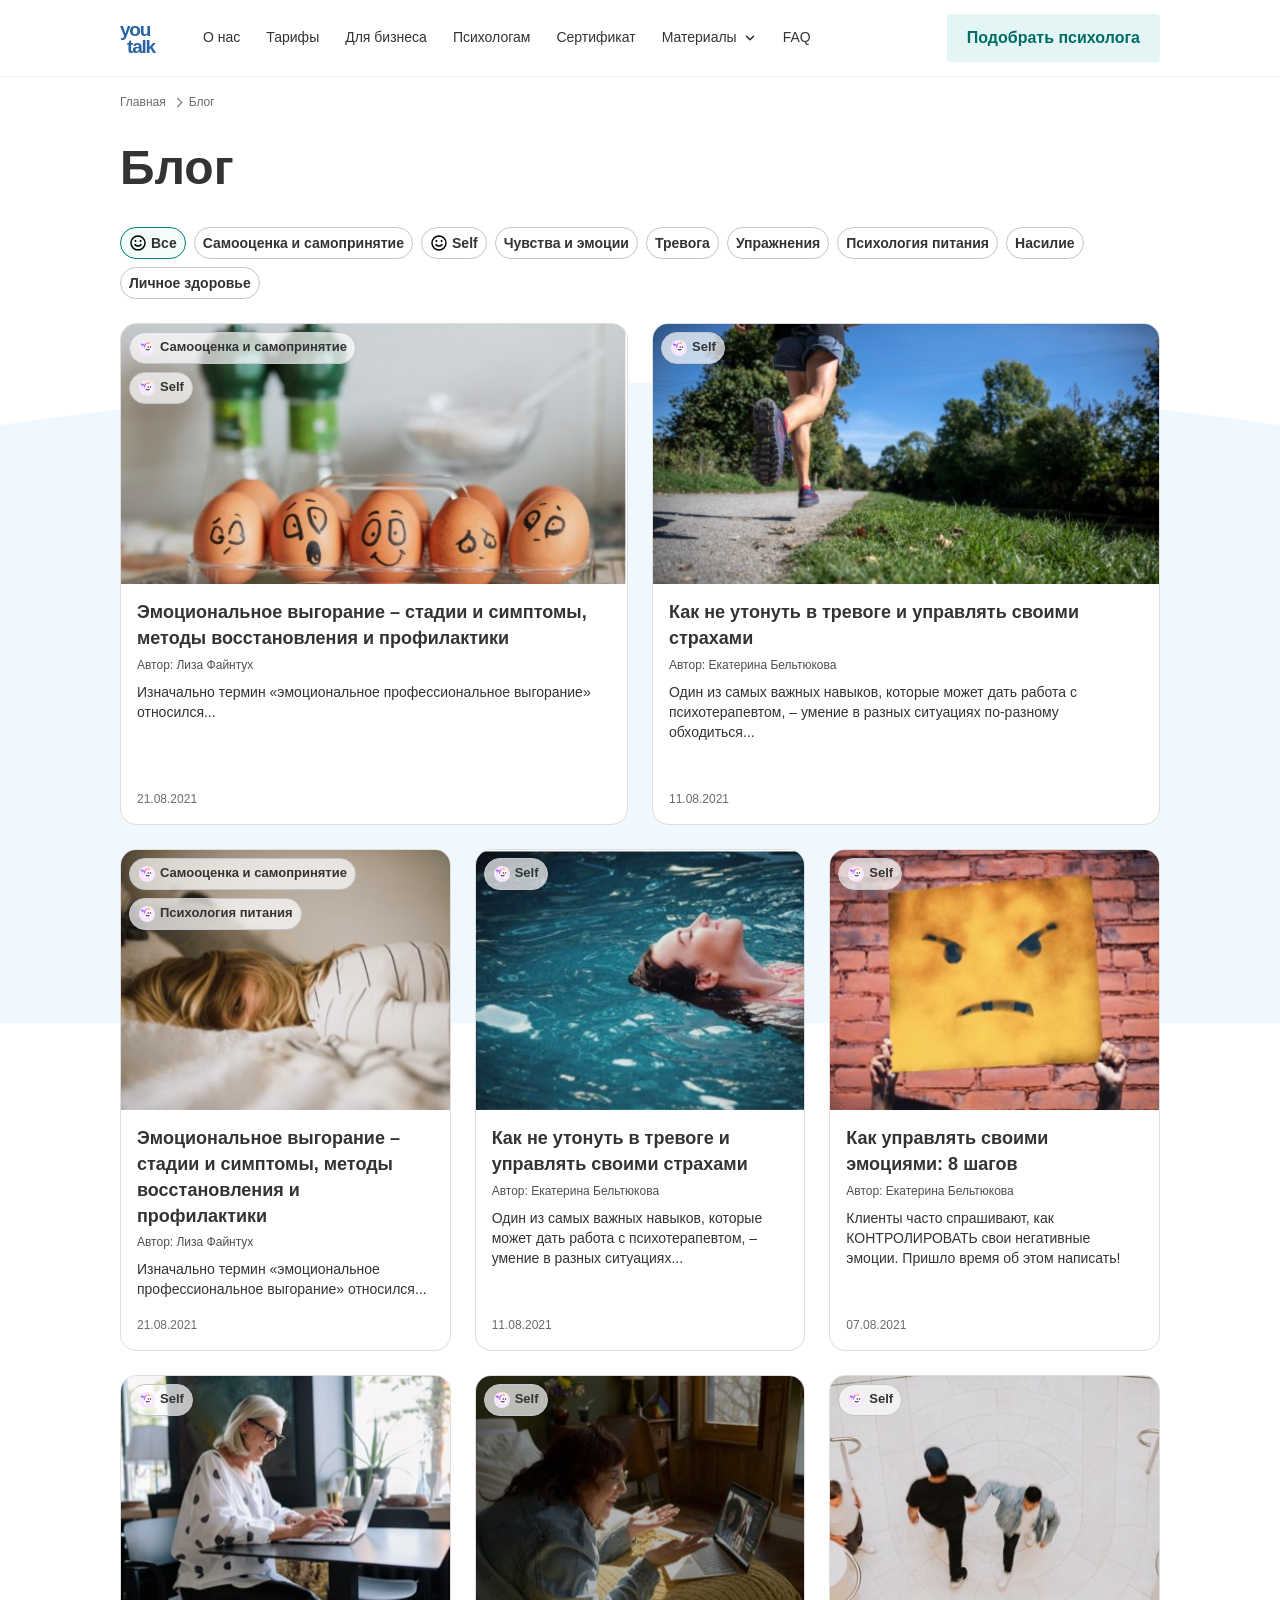
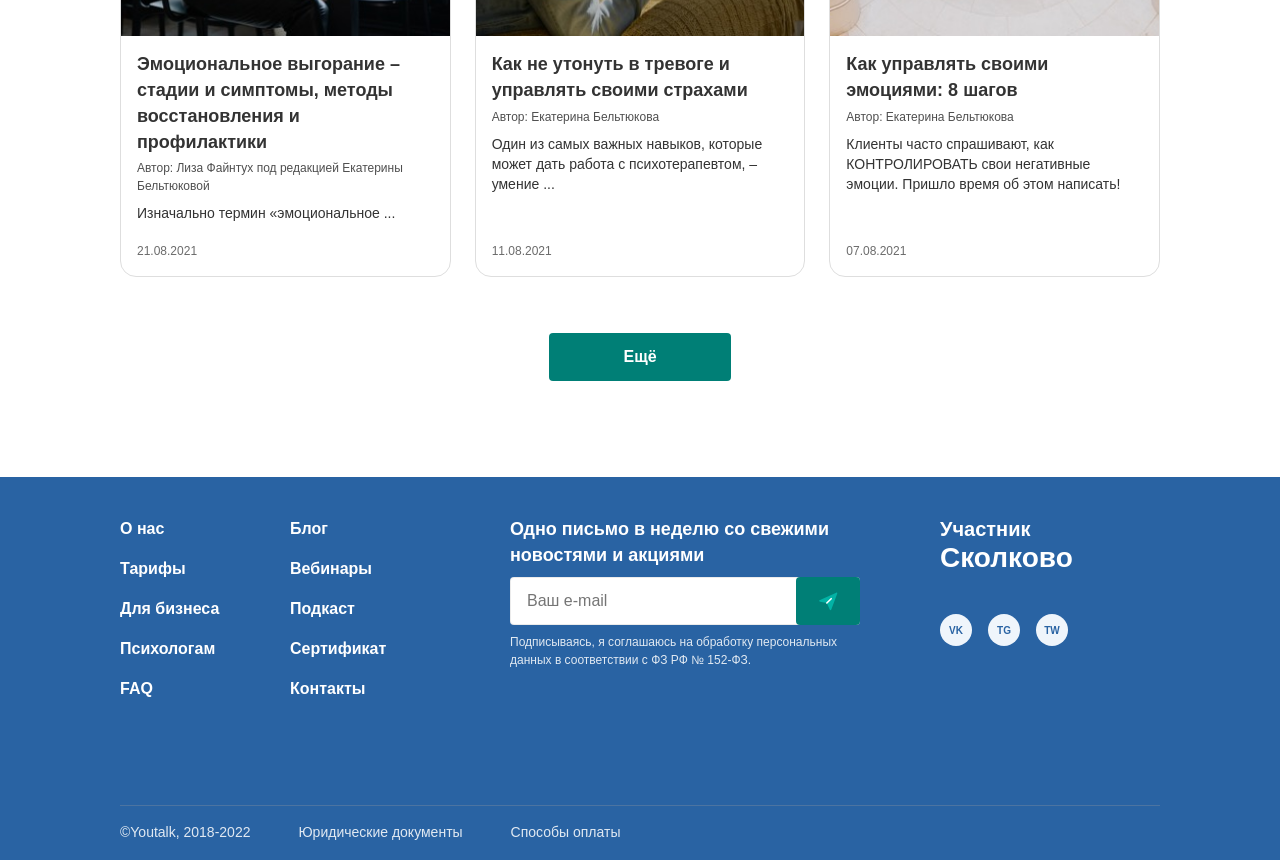
==== index.html @ 6daa62f1 "Add icons and initial article-related files" ====
<!DOCTYPE html>
<html lang="ru">
  <head>
    <meta charset="UTF-8">
    <meta name="viewport" content="width=device-width, initial-scale=1.0">
    <meta name="description" content="Блог YouTalk о психотерапии, самопомощи, отношениях и личных границах.">
    <title>YouTalk Blog</title>
    <link rel="stylesheet" href="css/style.css">
  </head>
  <body>
    <header class="header">
      <div class="header__inner container">
        <a class="header__logo" href="index.html" aria-label="YouTalk, главная страница">
          <img class="header__logo-image" src="assets/icons/logo.svg" alt="YouTalk">
        </a>

        <nav class="nav header__nav" aria-label="Основная навигация">
          <ul class="nav__list">
            <li class="nav__item"><a class="nav__link" href="#">О нас</a></li>
            <li class="nav__item"><a class="nav__link" href="#">Тарифы</a></li>
            <li class="nav__item"><a class="nav__link" href="#">Для бизнеса</a></li>
            <li class="nav__item"><a class="nav__link" href="#">Психологам</a></li>
            <li class="nav__item"><a class="nav__link" href="#">Сертификат</a></li>
            <li class="nav__item nav__item--has-menu">
              <a class="nav__link nav__link--with-icon" href="#">
                Материалы
                <img class="nav__icon" src="assets/icons/chevron-down.svg" alt="" aria-hidden="true">
              </a>
            </li>
            <li class="nav__item"><a class="nav__link" href="#">FAQ</a></li>
          </ul>
        </nav>

        <button class="button button--light header__cta" type="button">Подобрать психолога</button>
        <button class="header__burger" type="button" aria-label="Открыть меню" aria-controls="mobile-menu" aria-expanded="false">
          <img class="header__burger-icon header__burger-icon--open" src="assets/icons/menu.svg" alt="" aria-hidden="true">
          <img class="header__burger-icon header__burger-icon--close" src="assets/icons/close.svg" alt="" aria-hidden="true">
        </button>
      </div>

      <nav class="mobile-menu" id="mobile-menu" aria-label="Мобильная навигация" hidden inert>
        <a class="mobile-menu__link" href="#">О нас</a>
        <a class="mobile-menu__link" href="#">Тарифы</a>
        <a class="mobile-menu__link" href="#">Для бизнеса</a>
        <a class="mobile-menu__link" href="#">Психологам</a>
        <a class="mobile-menu__link" href="#">Сертификат</a>
        <a class="mobile-menu__link" href="#">Материалы</a>
        <a class="mobile-menu__link" href="#">FAQ</a>
        <button class="button button--light mobile-menu__button" type="button">Подобрать психолога</button>
      </nav>
    </header>

    <main class="main">
      <section class="blog container" aria-labelledby="blog-title">
        <nav class="breadcrumbs" aria-label="Хлебные крошки">
          <ol class="breadcrumbs__list">
            <li class="breadcrumbs__item"><a class="breadcrumbs__link" href="#">Главная</a></li>
            <li class="breadcrumbs__item"><span class="breadcrumbs__current" aria-current="page">Блог</span></li>
          </ol>
        </nav>

        <h1 class="blog__title title title--page" id="blog-title">Блог</h1>

        <section class="filters blog__filters" aria-labelledby="filters-title">
          <h2 class="visually-hidden" id="filters-title">Темы статей</h2>
          <ul class="chips blog__chips">
            <li class="chips__item"><button class="chip chip--active" type="button" aria-pressed="true"><img src="assets/icons/smile.svg" alt="" aria-hidden="true">Все</button></li>
            <li class="chips__item"><button class="chip" type="button" aria-pressed="false">Самооценка и самопринятие</button></li>
            <li class="chips__item"><button class="chip" type="button" aria-pressed="false"><img src="assets/icons/smile.svg" alt="" aria-hidden="true">Self</button></li>
            <li class="chips__item"><button class="chip" type="button" aria-pressed="false">Чувства и эмоции</button></li>
            <li class="chips__item"><button class="chip" type="button" aria-pressed="false">Тревога</button></li>
            <li class="chips__item"><button class="chip" type="button" aria-pressed="false">Упражнения</button></li>
            <li class="chips__item"><button class="chip" type="button" aria-pressed="false">Психология питания</button></li>
            <li class="chips__item"><button class="chip" type="button" aria-pressed="false">Насилие</button></li>
            <li class="chips__item"><button class="chip" type="button" aria-pressed="false">Личное здоровье</button></li>
          </ul>
        </section>

        <section class="posts" aria-label="Статьи блога">
          <article class="post-card post-card--wide">
            <a class="post-card__link" href="article.html" aria-label="Перейти к статье Эмоциональное выгорание">
              <div class="post-card__media">
                <img class="post-card__image" src="assets/images/emotions-602.jpg" srcset="assets/images/emotions-384.jpg 384w, assets/images/emotions-602.jpg 602w" sizes="(max-width: 767px) calc(100vw - 40px), (max-width: 1023px) calc((100vw - 64px) / 2), 588px" alt="Яйца с нарисованными эмоциями">
                <span class="post-card__tag">Самооценка и самопринятие</span>
                <span class="post-card__tag post-card__tag--second">Self</span>
              </div>
              <div class="post-card__body">
                <h2 class="post-card__title">Эмоциональное выгорание – стадии и симптомы, методы восстановления и профилактики</h2>
                <p class="post-card__author">Автор: Лиза Файнтух</p>
                <p class="post-card__excerpt">Изначально термин «эмоциональное профессиональное выгорание» относился...</p>
                <time class="post-card__date" datetime="2021-08-21">21.08.2021</time>
              </div>
            </a>
          </article>

          <article class="post-card post-card--wide">
            <a class="post-card__link" href="article.html">
              <div class="post-card__media">
                <img class="post-card__image" src="assets/images/running-598.jpg" srcset="assets/images/running-384.jpg 384w, assets/images/running-598.jpg 598w" sizes="(max-width: 767px) calc(100vw - 40px), (max-width: 1023px) calc((100vw - 64px) / 2), 588px" alt="Бегун на дорожке в парке">
                <span class="post-card__tag">Self</span>
              </div>
              <div class="post-card__body">
                <h2 class="post-card__title">Как не утонуть в тревоге и управлять своими страхами</h2>
                <p class="post-card__author">Автор: Екатерина Бельтюкова</p>
                <p class="post-card__excerpt">Один из самых важных навыков, которые может дать работа с психотерапевтом, – умение в разных ситуациях по-разному обходиться...</p>
                <time class="post-card__date" datetime="2021-08-11">11.08.2021</time>
              </div>
            </a>
          </article>

          <article class="post-card">
            <a class="post-card__link" href="article.html">
              <div class="post-card__media">
                <img class="post-card__image" src="assets/images/burnout-600.jpg" srcset="assets/images/burnout-384.jpg 384w, assets/images/burnout-600.jpg 600w" sizes="(max-width: 767px) calc(100vw - 40px), (max-width: 1023px) calc((100vw - 64px) / 2), 384px" alt="Девушка лежит на кровати">
                <span class="post-card__tag">Самооценка и самопринятие</span>
                <span class="post-card__tag post-card__tag--second">Психология питания</span>
              </div>
              <div class="post-card__body">
                <h2 class="post-card__title">Эмоциональное выгорание – стадии и симптомы, методы восстановления и профилактики</h2>
                <p class="post-card__author">Автор: Лиза Файнтух</p>
                <p class="post-card__excerpt">Изначально термин «эмоциональное профессиональное выгорание» относился...</p>
                <time class="post-card__date" datetime="2021-08-21">21.08.2021</time>
              </div>
            </a>
          </article>

          <article class="post-card">
            <a class="post-card__link" href="article.html">
              <div class="post-card__media">
                <img class="post-card__image" src="assets/images/swim-card-600.jpg" srcset="assets/images/swim-card-384.jpg 384w, assets/images/swim-card-600.jpg 600w" sizes="(max-width: 767px) calc(100vw - 40px), (max-width: 1023px) calc((100vw - 64px) / 2), 384px" alt="Девушка расслабленно плавает в бассейне">
                <span class="post-card__tag">Self</span>
              </div>
              <div class="post-card__body">
                <h2 class="post-card__title">Как не утонуть в тревоге и управлять своими страхами</h2>
                <p class="post-card__author">Автор: Екатерина Бельтюкова</p>
                <p class="post-card__excerpt">Один из самых важных навыков, которые может дать работа с психотерапевтом, – умение в разных ситуациях...</p>
                <time class="post-card__date" datetime="2021-08-11">11.08.2021</time>
              </div>
            </a>
          </article>

          <article class="post-card">
            <a class="post-card__link" href="article.html">
              <div class="post-card__media">
                <img class="post-card__image" src="assets/images/anger-600.jpg" srcset="assets/images/anger-384.jpg 384w, assets/images/anger-600.jpg 600w" sizes="(max-width: 767px) calc(100vw - 40px), (max-width: 1023px) calc((100vw - 64px) / 2), 384px" alt="Человек держит жёлтый лист с сердитым лицом">
                <span class="post-card__tag">Self</span>
              </div>
              <div class="post-card__body">
                <h2 class="post-card__title">Как управлять своими эмоциями: 8 шагов</h2>
                <p class="post-card__author">Автор: Екатерина Бельтюкова</p>
                <p class="post-card__excerpt">Клиенты часто спрашивают, как КОНТРОЛИРОВАТЬ свои негативные эмоции. Пришло время об этом написать!</p>
                <time class="post-card__date" datetime="2021-08-07">07.08.2021</time>
              </div>
            </a>
          </article>

          <article class="post-card">
            <a class="post-card__link" href="article.html">
              <div class="post-card__media">
                <img class="post-card__image" src="assets/images/laptop-768.jpg" srcset="assets/images/laptop-384.jpg 384w, assets/images/laptop-768.jpg 768w" sizes="(max-width: 767px) calc(100vw - 40px), (max-width: 1023px) calc((100vw - 64px) / 2), 384px" alt="Женщина работает за ноутбуком">
                <span class="post-card__tag">Self</span>
              </div>
              <div class="post-card__body">
                <h2 class="post-card__title">Эмоциональное выгорание – стадии и симптомы, методы восстановления и профилактики</h2>
                <p class="post-card__author">Автор: Лиза Файнтух под редакцией Екатерины Бельтюковой</p>
                <p class="post-card__excerpt">Изначально термин «эмоциональное ...</p>
                <time class="post-card__date" datetime="2021-08-21">21.08.2021</time>
              </div>
            </a>
          </article>

          <article class="post-card">
            <a class="post-card__link" href="article.html">
              <div class="post-card__media">
                <img class="post-card__image" src="assets/images/online-768.jpg" srcset="assets/images/online-384.jpg 384w, assets/images/online-768.jpg 768w" sizes="(max-width: 767px) calc(100vw - 40px), (max-width: 1023px) calc((100vw - 64px) / 2), 384px" alt="Онлайн-консультация с психологом">
                <span class="post-card__tag">Self</span>
              </div>
              <div class="post-card__body">
                <h2 class="post-card__title">Как не утонуть в тревоге и управлять своими страхами</h2>
                <p class="post-card__author">Автор: Екатерина Бельтюкова</p>
                <p class="post-card__excerpt">Один из самых важных навыков, которые может дать работа с психотерапевтом, – умение ...</p>
                <time class="post-card__date" datetime="2021-08-11">11.08.2021</time>
              </div>
            </a>
          </article>

          <article class="post-card">
            <a class="post-card__link" href="article.html">
              <div class="post-card__media">
                <img class="post-card__image" src="assets/images/people-768.jpg" srcset="assets/images/people-384.jpg 384w, assets/images/people-768.jpg 768w" sizes="(max-width: 767px) calc(100vw - 40px), (max-width: 1023px) calc((100vw - 64px) / 2), 384px" alt="Люди идут по светлой лестнице">
                <span class="post-card__tag">Self</span>
              </div>
              <div class="post-card__body">
                <h2 class="post-card__title">Как управлять своими эмоциями: 8 шагов</h2>
                <p class="post-card__author">Автор: Екатерина Бельтюкова</p>
                <p class="post-card__excerpt">Клиенты часто спрашивают, как КОНТРОЛИРОВАТЬ свои негативные эмоции. Пришло время об этом написать!</p>
                <time class="post-card__date" datetime="2021-08-07">07.08.2021</time>
              </div>
            </a>
          </article>
        </section>

        <div class="blog__more">
          <button class="button button--primary" type="button">Ещё</button>
        </div>
      </section>
    </main>

    <footer class="footer">
      <div class="footer__inner container">
        <nav class="footer__nav" aria-label="Навигация в подвале">
          <ul class="footer__nav-list">
            <li><a class="footer__link" href="#">О нас</a></li>
            <li><a class="footer__link" href="#">Тарифы</a></li>
            <li><a class="footer__link" href="#">Для бизнеса</a></li>
            <li><a class="footer__link" href="#">Психологам</a></li>
            <li><a class="footer__link" href="#">FAQ</a></li>
          </ul>
          <ul class="footer__nav-list">
            <li><a class="footer__link" href="index.html">Блог</a></li>
            <li><a class="footer__link" href="#">Вебинары</a></li>
            <li><a class="footer__link" href="#">Подкаст</a></li>
            <li><a class="footer__link" href="#">Сертификат</a></li>
            <li><a class="footer__link" href="#">Контакты</a></li>
          </ul>
        </nav>

        <section class="subscribe footer__subscribe" aria-labelledby="subscribe-title">
          <h2 class="subscribe__title" id="subscribe-title">Одно письмо в неделю со свежими новостями и акциями</h2>
          <form class="subscribe__form">
            <label class="visually-hidden" for="email">Email</label>
            <input class="subscribe__input" id="email" type="email" name="email" placeholder="Ваш e-mail" required>
            <button class="subscribe__button" type="submit" aria-label="Подписаться">
              <img src="assets/icons/send.svg" alt="" aria-hidden="true">
            </button>
          </form>
          <p class="subscribe__note">Подписываясь, я соглашаюсь на обработку персональных данных в соответствии с ФЗ РФ № 152-ФЗ.</p>
        </section>

        <section class="footer__social" aria-label="Социальные сети">
          <p class="footer__partner">Участник <span>Сколково</span></p>
          <ul class="social">
            <li><a class="social__link" href="#" aria-label="ВКонтакте">VK</a></li>
            <li><a class="social__link" href="#" aria-label="Telegram">TG</a></li>
            <li><a class="social__link" href="#" aria-label="Twitter">TW</a></li>
          </ul>
        </section>

        <div class="footer__bottom">
          <p class="footer__copy">&copy;Youtalk, 2018-2022</p>
          <a class="footer__document" href="#">Юридические документы</a>
          <a class="footer__document" href="#">Способы оплаты</a>
        </div>
      </div>
    </footer>

    <script src="js/main.js"></script>
  </body>
</html>
---- css/style.css ----
:root {
  --color-text: #333333;
  --color-muted: #868686;
  --color-border: #dedede;
  --color-primary: #007f76;
  --color-primary-dark: #006d65;
  --color-blue: #2963a3;
  --color-light: #e3f5f5;
  --color-page: #ffffff;
  --shadow-focus: 0 0 0 3px rgba(3, 178, 165, 0.28);
}

*,
*::before,
*::after {
  box-sizing: border-box;
}

html {
  scroll-behavior: smooth;
}

body {
  min-width: 320px;
  margin: 0;
  color: var(--color-text);
  font-family: Arial, Helvetica, sans-serif;
  font-size: 16px;
  line-height: 1.5;
  background-color: var(--color-page);
}

img {
  display: block;
  max-width: 100%;
}

[hidden] {
  display: none !important;
}

a {
  color: inherit;
  text-decoration: none;
}

button,
a,
input {
  font: inherit;
}

button,
a[href] {
  cursor: pointer;
}

button:focus-visible,
a:focus-visible,
input:focus-visible {
  outline: none;
  box-shadow: var(--shadow-focus);
}

.visually-hidden {
  position: absolute;
  width: 1px;
  height: 1px;
  padding: 0;
  margin: -1px;
  overflow: hidden;
  clip: rect(0, 0, 0, 0);
  white-space: nowrap;
  border: 0;
}

.container {
  width: min(100% - 240px, 1200px);
  margin: 0 auto;
}

.button {
  display: inline-flex;
  align-items: center;
  justify-content: center;
  min-height: 48px;
  padding: 12px 20px;
  border: 0;
  border-radius: 4px;
  font-weight: 700;
  line-height: 1.2;
  transition: background-color 0.2s ease, color 0.2s ease, transform 0.2s ease;
}

.button:hover {
  transform: translateY(-1px);
}

.button--light {
  color: #006d65;
  background-color: #e3f5f5;
}

.button--light:hover {
  background-color: #d2eeee;
}

.button--primary {
  min-width: 182px;
  color: #ffffff;
  background-color: var(--color-primary);
}

.button--primary:hover {
  background-color: var(--color-primary-dark);
}

.title {
  margin: 0;
  font-weight: 700;
  line-height: 1.12;
}

.title--page {
  font-size: 48px;
}

.header {
  position: sticky;
  top: 0;
  z-index: 20;
  background-color: #ffffff;
  border-bottom: 1px solid #eff2f2;
}

.header__inner {
  display: flex;
  align-items: center;
  min-height: 76px;
  gap: 32px;
}

.header__logo {
  flex: 0 0 auto;
}

.header__logo-image {
  width: 51px;
  height: 36px;
}

.header__nav {
  flex: 1;
}

.header__cta {
  flex: 0 0 auto;
}

.header__burger {
  display: none;
  width: 40px;
  height: 40px;
  padding: 0;
  border: 0;
  background-color: transparent;
}

.header__burger-icon--close {
  display: none;
}

.header--menu-open .header__burger-icon--open {
  display: none;
}

.header--menu-open .header__burger-icon--close {
  display: block;
}

.nav__list {
  display: flex;
  align-items: center;
  gap: 26px;
  padding: 0;
  margin: 0;
  list-style: none;
}

.nav__link {
  position: relative;
  display: inline-flex;
  align-items: center;
  gap: 6px;
  min-height: 36px;
  color: #333333;
  font-size: 14px;
  font-weight: 500;
  line-height: 1.14;
}

.nav__link::after {
  position: absolute;
  right: 0;
  bottom: 0;
  left: 0;
  height: 2px;
  content: "";
  background-color: var(--color-primary);
  transform: scaleX(0);
  transform-origin: left;
  transition: transform 0.2s ease;
}

.nav__link:hover::after {
  transform: scaleX(1);
}

.nav__icon {
  width: 14px;
  height: 14px;
}

.mobile-menu {
  display: none;
}

.main {
  overflow: hidden;
}

.breadcrumbs {
  padding-top: 16px;
  margin-bottom: 30px;
}

.breadcrumbs__list {
  display: flex;
  flex-wrap: wrap;
  align-items: center;
  gap: 8px;
  padding: 0;
  margin: 0;
  color: #6b6b6b;
  font-size: 12px;
  list-style: none;
}

.breadcrumbs__item:not(:last-child)::after {
  display: inline-block;
  width: 7px;
  height: 7px;
  margin-left: 8px;
  content: "";
  border-top: 1px solid currentColor;
  border-right: 1px solid currentColor;
  transform: rotate(45deg);
}

.breadcrumbs__link:hover {
  color: var(--color-primary);
}

.blog {
  position: relative;
  z-index: 0;
  padding-bottom: 96px;
}

.blog::before {
  position: absolute;
  top: 306px;
  left: 50%;
  z-index: -1;
  width: 150vw;
  height: 640px;
  content: "";
  background-color: #eff8ff;
  border-radius: 50% 50% 0 0 / 26% 26% 0 0;
  transform: translateX(-50%);
}

.blog__title {
  position: relative;
  margin-bottom: 32px;
}

.blog__chips {
  position: relative;
  margin-bottom: 24px;
}

.chips {
  display: flex;
  flex-wrap: wrap;
  gap: 8px;
  padding: 0;
  list-style: none;
}

.chip {
  display: inline-flex;
  align-items: center;
  gap: 4px;
  min-height: 32px;
  padding: 5px 8px;
  color: #333333;
  background-color: #ffffff;
  border: 1px solid #c1c5cd;
  border-radius: 24px;
  font-size: 14px;
  font-weight: 600;
  line-height: 1.43;
  transition: border-color 0.2s ease, background-color 0.2s ease;
}

.chip:hover,
.chip--active {
  border-color: var(--color-primary);
  background-color: rgba(22, 200, 187, 0.06);
}

.chip img {
  width: 18px;
  height: 18px;
}

.posts {
  position: relative;
  display: grid;
  grid-template-columns: repeat(6, 1fr);
  gap: 24px;
}

.post-card {
  grid-column: span 2;
  min-width: 0;
  overflow: hidden;
  background-color: #ffffff;
  border: 1px solid var(--color-border);
  border-radius: 16px;
}

.post-card--wide {
  grid-column: span 3;
}

.post-card__link {
  display: grid;
  height: 100%;
  grid-template-rows: auto 1fr;
}

.post-card__media {
  position: relative;
  height: 260px;
  overflow: hidden;
}

.post-card--wide .post-card__media {
  height: 260px;
}

.post-card__image {
  width: 100%;
  height: 100%;
  object-fit: cover;
  transition: transform 0.25s ease;
}

.post-card:hover .post-card__image {
  transform: scale(1.035);
}

.post-card__tag {
  position: absolute;
  top: 8px;
  left: 8px;
  display: inline-flex;
  align-items: center;
  gap: 4px;
  max-width: calc(100% - 16px);
  min-height: 32px;
  padding: 5px 8px;
  overflow: hidden;
  color: #333333;
  background-color: rgba(255, 255, 255, 0.7);
  border: 1px solid #c1c5cd;
  border-radius: 24px;
  font-size: 13px;
  font-weight: 600;
  line-height: 1.43;
  text-overflow: ellipsis;
  white-space: nowrap;
}

.post-card__tag--second {
  top: 48px;
}

.post-card__tag img {
  width: 18px;
  height: 18px;
  flex: 0 0 auto;
}

.post-card__tag::before {
  width: 18px;
  height: 18px;
  flex: 0 0 auto;
  background-image: url("../assets/icons/unicorn.svg");
  background-position: center;
  background-repeat: no-repeat;
  background-size: contain;
  content: "";
}

.post-card__body {
  display: flex;
  min-height: 240px;
  flex-direction: column;
  padding: 16px;
}

.post-card__title {
  margin: 0 0 4px;
  color: #333333;
  font-size: 18px;
  line-height: 1.44;
}

.post-card__author,
.post-card__date {
  color: #4f4f4f;
  font-size: 12px;
  line-height: 1.5;
}

.post-card__author {
  margin: 0 0 8px;
}

.post-card__excerpt {
  margin: 0 0 14px;
  font-size: 14px;
  line-height: 1.43;
}

.post-card__date {
  margin-top: auto;
  color: #6b6b6b;
}

.blog__more {
  position: relative;
  display: flex;
  justify-content: center;
  margin-top: 56px;
}

.article-layout {
  position: relative;
  z-index: 0;
  display: grid;
  grid-template-columns: minmax(0, 690px) 282px;
  gap: 228px;
  padding-bottom: 48px;
}

.article-layout::before,
.article-layout::after {
  position: absolute;
  right: -260px;
  z-index: -1;
  width: 280px;
  height: 280px;
  content: "";
  background-color: #ffccbc;
  border-radius: 50%;
}

.article-layout::before {
  top: 2620px;
}

.article-layout::after {
  bottom: 410px;
}

.article {
  min-width: 0;
}

.article__header {
  margin-bottom: 24px;
}

.article__title {
  max-width: 610px;
  margin-bottom: 16px;
}

.article__meta {
  margin: 0 0 24px;
  color: #4f4f4f;
  font-size: 14px;
}

.article__hero,
.article__image {
  width: 100%;
  border-radius: 0;
  object-fit: cover;
}

.article__hero {
  aspect-ratio: 690 / 331;
}

.article__image {
  margin: 24px 0 12px;
}

.article__figure {
  margin: 24px 0 0;
}

.article__figure .article__image {
  margin: 0 0 12px;
}

.article__caption {
  margin: 0;
  color: #6b6b6b;
  font-size: 14px;
}

.article__section {
  margin-bottom: 24px;
}

.article__subtitle {
  margin: 0 0 16px;
  font-size: 24px;
  line-height: 1.33;
}

.article__section p {
  margin: 0 0 16px;
}

.article__section p:last-child {
  margin-bottom: 0;
}

.article__section--split {
  display: grid;
  grid-template-columns: repeat(2, 1fr);
  gap: 24px;
}

.article__section--media-text {
  display: grid;
  grid-template-columns: 282px 1fr;
  gap: 24px;
  align-items: start;
}

.article__section--media-text .article__image {
  margin-top: 0;
}

.article__center-note {
  max-width: 485px;
  margin: 24px auto;
  text-align: center;
  font-size: 14px;
}

.contents {
  padding-top: 6px;
}

.contents__title {
  margin: 0 0 16px;
  font-size: 16px;
  line-height: 1.5;
}

.contents__list {
  padding-left: 20px;
  margin: 0;
}

.contents__list a {
  text-decoration: underline;
  text-underline-offset: 3px;
}

.contents__list a:hover {
  color: var(--color-primary);
}

.quote {
  position: relative;
  padding: 34px 24px 24px;
  margin: 40px 0 24px;
  background-color: #f3f7fe;
  border-radius: 16px;
}

.quote::before {
  position: absolute;
  top: 14px;
  left: 24px;
  color: rgba(41, 99, 163, 0.18);
  content: "“";
  font-size: 56px;
  font-weight: 700;
  line-height: 1;
}

.quote p {
  margin: 0;
  font-style: italic;
}

.exercise {
  padding: 24px;
  background-color: #fefaec;
  border-radius: 16px;
}

.exercise--warm {
  background-color: #fff3eb;
}

.exercise--mint {
  background-color: rgba(3, 178, 165, 0.1);
}

.exercise__title {
  margin: 0 0 8px;
  font-size: 16px;
}

.related {
  padding: 0;
  background-color: transparent;
  border-radius: 0;
}

.related__title {
  margin: 0 0 12px;
  font-size: 20px;
}

.related__grid {
  display: flex;
  flex-wrap: wrap;
  gap: 6px 12px;
}

.related__link {
  padding: 0;
  color: #2963a3;
  font-size: 14px;
  font-weight: 400;
}

.related__link:not(:last-child)::after {
  margin-left: 12px;
  color: #2963a3;
  content: "·";
}

.problem-cta {
  display: grid;
  grid-template-columns: minmax(0, 350px) 1fr;
  gap: 42px;
  align-items: center;
  padding-top: 48px;
  margin-top: 48px;
  border-top: 1px solid #dedede;
}

.problem-cta__title {
  margin: 0 0 24px;
  font-size: 48px;
  line-height: 1.16;
}

.problem-cta__text {
  margin: 0 0 32px;
}

.problem-cta__image {
  width: 272px;
  justify-self: end;
}

.sidebar {
  display: grid;
  align-content: start;
  gap: 24px;
  padding-top: 88px;
}

.sidebar-card,
.psychologist-card,
.price-card {
  position: relative;
  overflow: hidden;
  border-radius: 16px;
}

.sidebar-card {
  padding: 24px;
  text-align: center;
}

.sidebar-card--blue {
  background-color: #e6f0fd;
}

.sidebar-card__image {
  width: 100%;
  max-width: 210px;
  margin: 0 auto 20px;
}

.sidebar-card__title {
  margin: 0 0 8px;
  font-size: 18px;
  line-height: 1.33;
}

.sidebar-card__text {
  margin: 0 0 20px;
  font-size: 14px;
}

.sidebar-card__button {
  width: 100%;
}

.psychologist-card,
.price-card {
  padding: 24px;
  background-color: #ffffff;
  border: 1px solid var(--color-border);
}

.psychologist-card {
  text-align: center;
}

.psychologist-card__photo {
  width: 120px;
  height: 120px;
  margin: 0 auto 16px;
  border-radius: 50%;
  object-fit: cover;
}

.psychologist-card__badge {
  position: absolute;
  top: 16px;
  left: 16px;
  min-height: 24px;
  padding: 3px 8px;
  background-color: rgba(243, 244, 248, 0.7);
  border-radius: 6px;
  font-size: 12px;
  line-height: 1.5;
}

.psychologist-card__badge--video {
  top: 48px;
}

.psychologist-card__name {
  margin: 0;
  font-size: 20px;
  line-height: 1.4;
}

.psychologist-card__role,
.psychologist-card__meta {
  margin: 0;
}

.psychologist-card__role {
  font-weight: 600;
}

.psychologist-card__meta {
  padding-bottom: 16px;
  margin-bottom: 16px;
  color: #6b6f78;
  font-size: 14px;
  border-bottom: 1px solid #dedede;
}

.psychologist-card__subtitle {
  margin: 0 0 8px;
  text-align: left;
  font-size: 16px;
}

.psychologist-card__list {
  padding-left: 18px;
  margin: 0 0 16px;
  text-align: left;
  font-size: 14px;
}

.psychologist-card__list li::marker {
  color: var(--color-primary);
}

.psychologist-card__button {
  width: 100%;
}

.sidebar-card--gift {
  min-height: 292px;
  color: #ffffff;
  background-color: var(--color-blue);
}

.sidebar-card__title--gift {
  font-size: 32px;
}

.sidebar-card__gift {
  position: absolute;
  right: -32px;
  bottom: -42px;
  width: 210px;
}

.price-card {
  min-height: 304px;
}

.price-card__title {
  margin: 0 0 16px;
  color: #2963a3;
  font-size: 18px;
  line-height: 1.44;
}

.price-card__text {
  max-width: 190px;
  margin: 0 0 16px;
  font-size: 14px;
}

.price-card__price {
  margin: 0 0 16px;
  font-size: 24px;
  font-weight: 700;
}

.price-card__gift {
  position: absolute;
  pointer-events: none;
}

.price-card__gift--left {
  right: 54px;
  bottom: -34px;
  width: 112px;
}

.price-card__gift--right {
  right: -30px;
  bottom: -20px;
  width: 100px;
}

.footer {
  color: #ffffff;
  background-color: var(--color-blue);
}

.footer__inner {
  display: grid;
  grid-template-columns: 310px minmax(280px, 486px) 220px;
  gap: 80px;
  padding-top: 40px;
}

.footer__nav {
  display: grid;
  grid-template-columns: repeat(2, 1fr);
  gap: 30px;
}

.footer__nav-list {
  display: grid;
  gap: 16px;
  padding: 0;
  margin: 0;
  list-style: none;
}

.footer__link {
  font-weight: 700;
}

.footer__link:hover,
.footer__document:hover {
  color: #c9f7f4;
}

.subscribe__title {
  max-width: 384px;
  margin: 0 0 8px;
  font-size: 18px;
  line-height: 1.44;
}

.subscribe__form {
  position: relative;
  max-width: 384px;
  margin-bottom: 8px;
}

.subscribe__input {
  width: 100%;
  height: 48px;
  padding: 14px 72px 14px 16px;
  background-color: #ffffff;
  border: 1px solid rgba(157, 157, 157, 0.2);
  border-radius: 4px;
}

.subscribe__button {
  position: absolute;
  top: 0;
  right: 0;
  display: flex;
  align-items: center;
  justify-content: center;
  width: 64px;
  height: 48px;
  padding: 0;
  background-color: var(--color-primary);
  border: 0;
  border-radius: 4px;
}

.subscribe__button:hover {
  background-color: var(--color-primary-dark);
}

.subscribe__note {
  max-width: 486px;
  margin: 0;
  color: rgba(255, 255, 255, 0.86);
  font-size: 12px;
  line-height: 1.5;
}

.footer__partner {
  margin: 0 0 40px;
  font-size: 20px;
  font-weight: 700;
  line-height: 1.2;
}

.footer__partner span {
  display: block;
  font-size: 28px;
}

.social {
  display: flex;
  gap: 16px;
  padding: 0;
  margin: 0;
  list-style: none;
}

.social__link {
  display: grid;
  width: 32px;
  height: 32px;
  place-items: center;
  color: var(--color-blue);
  background-color: #eff5fb;
  border-radius: 50%;
  font-size: 10px;
  font-weight: 700;
}

.footer__bottom {
  display: flex;
  grid-column: 1 / -1;
  gap: 48px;
  padding: 16px 0 17px;
  margin-top: 24px;
  color: rgba(255, 255, 255, 0.86);
  border-top: 1px solid rgba(157, 157, 157, 0.3);
  font-size: 14px;
}

.footer__copy {
  margin: 0;
}

@media (max-width: 1199px) {
  .container {
    width: calc(100% - 64px);
  }

  .header__inner {
    gap: 20px;
  }

  .nav__list {
    gap: 16px;
  }

  .header__cta {
    min-width: 190px;
    padding-right: 14px;
    padding-left: 14px;
  }

  .article-layout {
    grid-template-columns: minmax(0, 714px) 222px;
    gap: 24px;
  }

  .sidebar {
    padding-top: 88px;
  }

  .footer__inner {
    grid-template-columns: 247px minmax(280px, 450px) 180px;
    gap: 32px;
  }
}

@media (max-width: 1023px) {
  .container {
    width: calc(100% - 40px);
  }

  .header__nav,
  .header__cta {
    display: none;
  }

  .header__inner {
    justify-content: space-between;
  }

  .header__burger {
    display: block;
  }

  .mobile-menu {
    position: fixed;
    top: 76px;
    right: 0;
    left: 0;
    display: grid;
    max-height: calc(100vh - 76px);
    padding: 18px 32px 32px;
    overflow: auto;
    background-color: #ffffff;
    border-bottom: 1px solid #eff2f2;
    box-shadow: 0 20px 40px rgba(0, 0, 0, 0.08);
    transform: translateY(-120%);
    transition: transform 0.25s ease;
  }

  .header--menu-open .mobile-menu {
    transform: translateY(0);
  }

  .mobile-menu__link {
    padding: 14px 0;
    font-weight: 700;
    border-bottom: 1px solid #eff2f2;
  }

  .mobile-menu__button {
    margin-top: 20px;
  }

  .posts {
    grid-template-columns: repeat(2, 1fr);
  }

  .post-card,
  .post-card--wide {
    grid-column: span 1;
  }

  .post-card__media {
    height: 206px;
  }

  .article-layout {
    display: block;
  }

  .article-layout::before,
  .article-layout::after {
    display: none;
  }

  .article {
    max-width: none;
  }

  .sidebar {
    grid-template-columns: repeat(2, minmax(0, 1fr));
    padding-top: 0;
  }

  .footer__inner {
    grid-template-columns: 1fr 1.5fr;
  }

  .footer__social {
    grid-column: 1 / -1;
  }

  .footer__partner {
    margin-bottom: 24px;
  }
}

@media (max-width: 767px) {
  .container {
    width: calc(100% - 40px);
  }

  .title--page {
    font-size: 32px;
    line-height: 1.25;
  }

  .breadcrumbs {
    margin-bottom: 24px;
  }

  .blog {
    padding-bottom: 60px;
  }

  .blog__title {
    margin-bottom: 24px;
  }

  .chips {
    flex-wrap: nowrap;
    padding-bottom: 8px;
    overflow-x: auto;
  }

  .chips__item {
    flex: 0 0 auto;
  }

  .posts {
    grid-template-columns: 1fr;
    gap: 16px;
  }

  .post-card__body {
    min-height: 224px;
  }

  .blog__more {
    margin-top: 28px;
  }

  .article__title {
    font-size: 32px;
  }

  .article__hero {
    aspect-ratio: 374 / 206;
  }

  .article__section--split {
    grid-template-columns: 1fr;
    gap: 16px;
  }

  .article__section--media-text,
  .problem-cta {
    grid-template-columns: 1fr;
  }

  .article__section--media-text {
    gap: 16px;
  }

  .problem-cta {
    gap: 24px;
    padding-top: 32px;
    margin-top: 32px;
  }

  .problem-cta__title {
    font-size: 32px;
  }

  .problem-cta__image {
    width: 220px;
    justify-self: center;
  }

  .sidebar {
    grid-template-columns: 1fr;
  }

  .footer__inner {
    grid-template-columns: 1fr;
    gap: 24px;
    padding-top: 36px;
  }

  .footer__nav {
    max-width: 320px;
  }

  .footer__bottom {
    display: grid;
    gap: 20px;
    margin-top: 0;
  }
}

@media (max-width: 374px) {
  .container {
    width: calc(100% - 32px);
  }

  .header__inner {
    min-height: 72px;
  }

  .mobile-menu {
    top: 72px;
  }

  .title--page,
  .article__title {
    font-size: 28px;
  }

  .post-card__media {
    height: 206px;
  }

  .post-card__tag {
    max-width: calc(100% - 16px);
    font-size: 13px;
  }

  .post-card__body {
    padding: 16px;
  }

  .post-card__title {
    font-size: 18px;
  }

  .exercise,
  .related {
    padding: 16px;
  }

  .sidebar-card,
  .psychologist-card,
  .price-card {
    padding: 20px;
  }
}
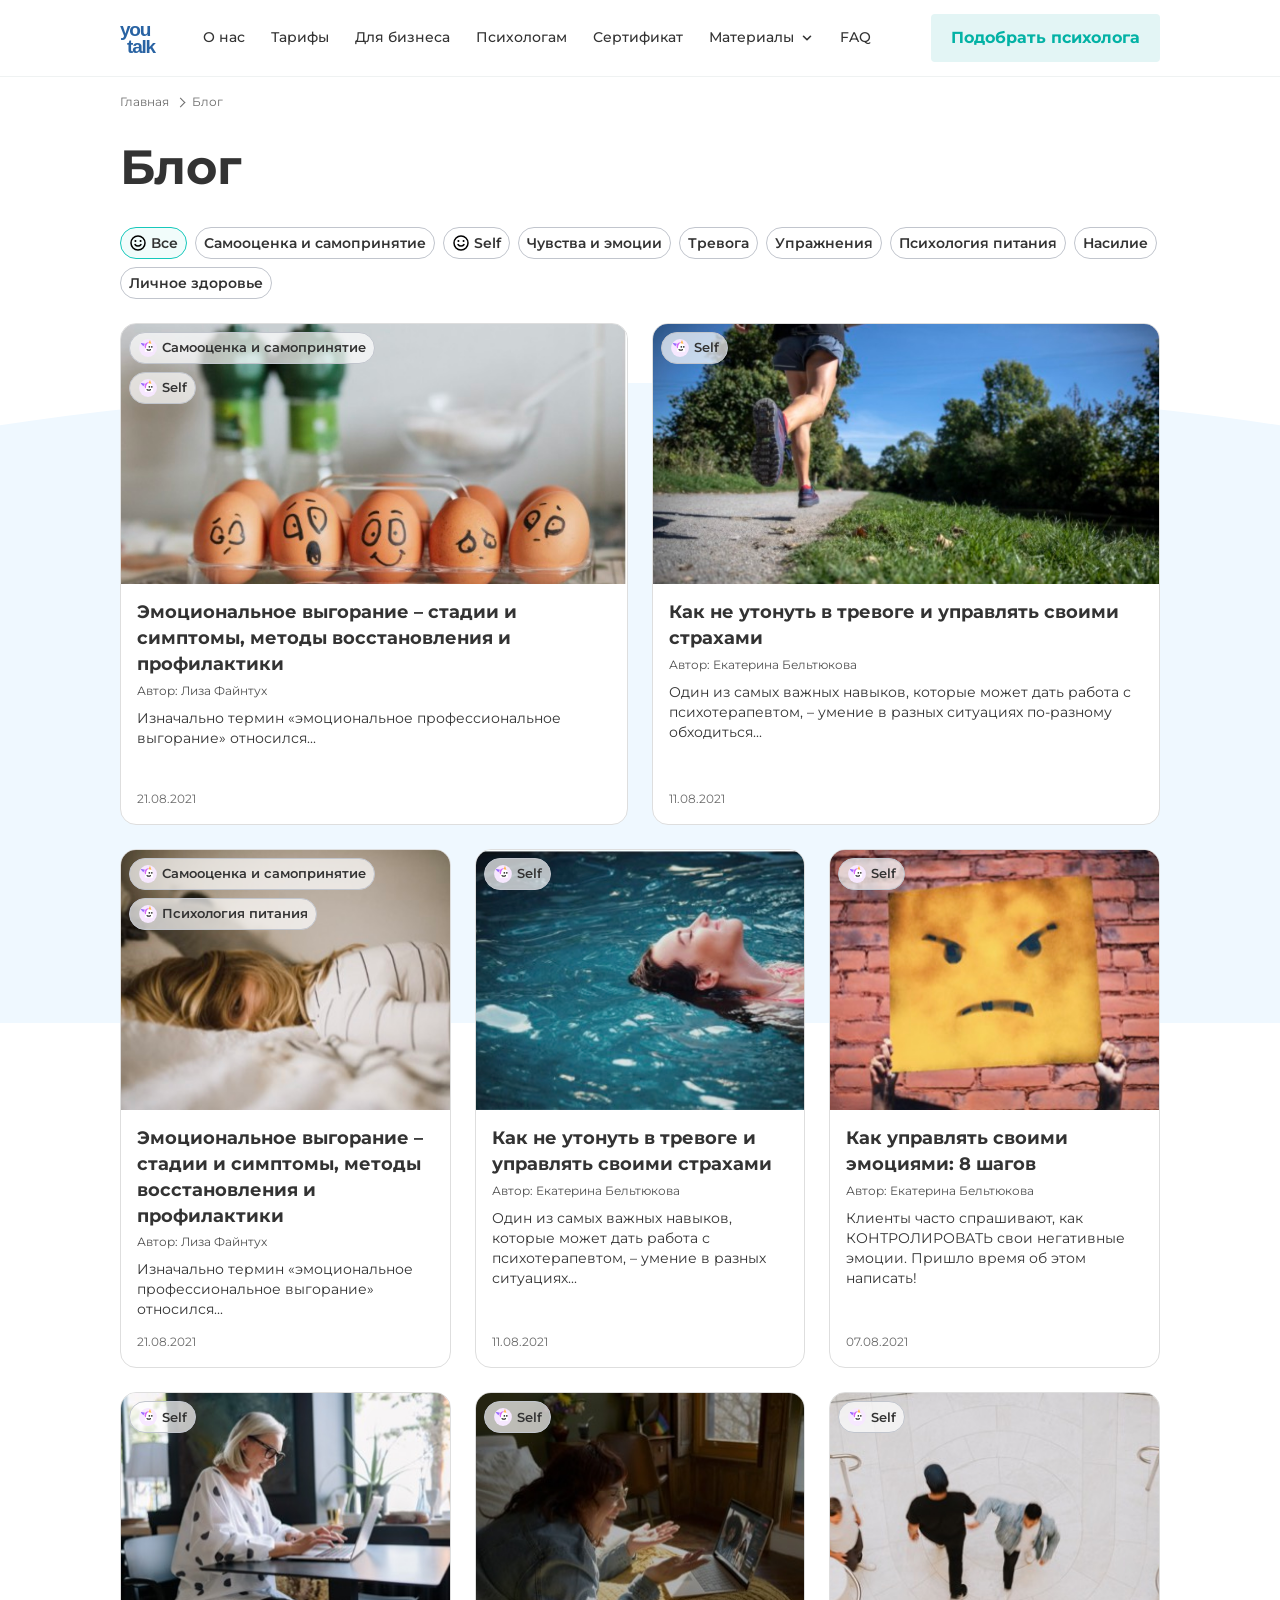
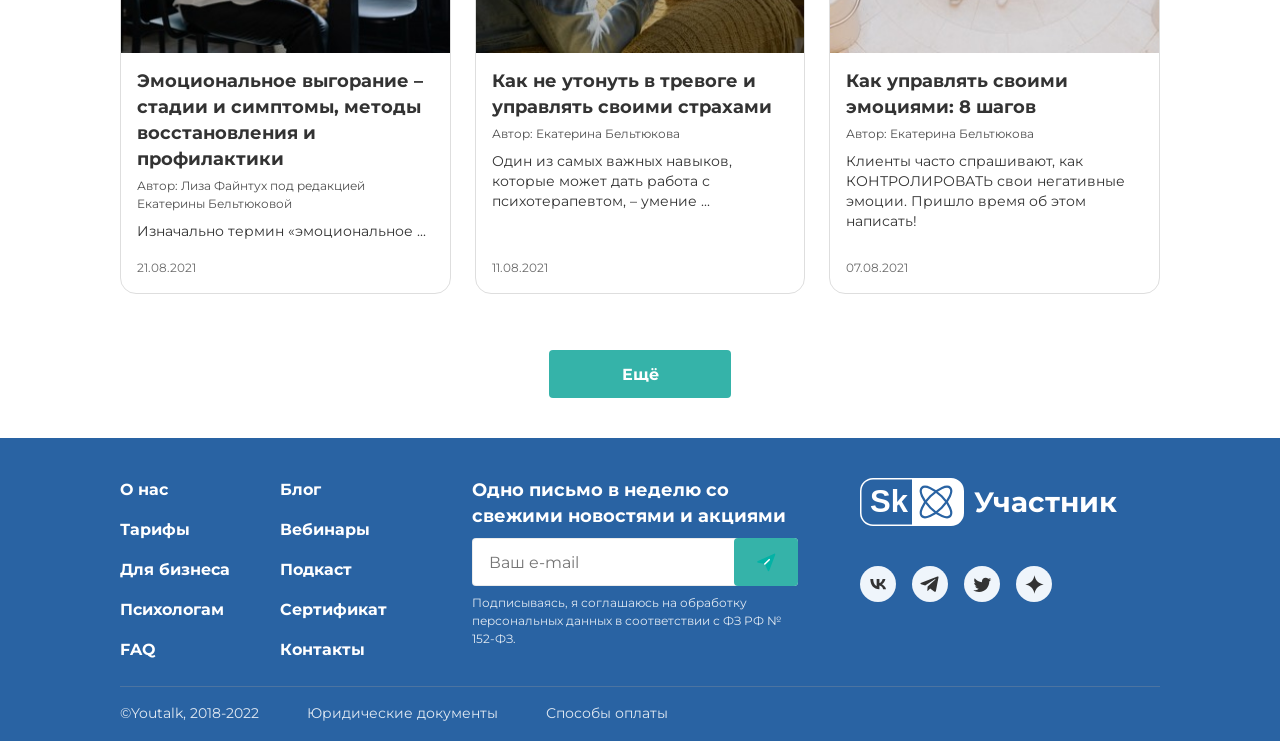
==== commit 53aa7e0e: "Enhance article layout: update typography, expand sections, refine spacing, adjust colors, and intro" ====
--- a/index.html
+++ b/index.html
@@ -238,11 +238,15 @@
         </section>
 
         <section class="footer__social" aria-label="Социальные сети">
-          <p class="footer__partner">Участник <span>Сколково</span></p>
+          <p class="footer__partner">
+            <img class="footer__partner-logo" src="assets/icons/sk.svg" alt="" aria-hidden="true">
+            <span>Участник</span>
+          </p>
           <ul class="social">
-            <li><a class="social__link" href="#" aria-label="ВКонтакте">VK</a></li>
-            <li><a class="social__link" href="#" aria-label="Telegram">TG</a></li>
-            <li><a class="social__link" href="#" aria-label="Twitter">TW</a></li>
+            <li><a class="social__link" href="#" aria-label="ВКонтакте"><img class="social__icon" src="assets/icons/vk.svg" alt="" aria-hidden="true"></a></li>
+            <li><a class="social__link" href="#" aria-label="Telegram"><img class="social__icon" src="assets/icons/telegram.svg" alt="" aria-hidden="true"></a></li>
+            <li><a class="social__link" href="#" aria-label="Twitter"><img class="social__icon" src="assets/icons/twitter.svg" alt="" aria-hidden="true"></a></li>
+            <li><a class="social__link" href="#" aria-label="Дзен"><img class="social__icon" src="assets/icons/dzen.svg" alt="" aria-hidden="true"></a></li>
           </ul>
         </section>
 
--- a/css/style.css
+++ b/css/style.css
@@ -1,9 +1,11 @@
+@import url("https://fonts.googleapis.com/css2?family=Montserrat:wght@400;500;600;700;800&display=swap");
+
 :root {
   --color-text: #333333;
   --color-muted: #868686;
   --color-border: #dedede;
-  --color-primary: #007f76;
-  --color-primary-dark: #006d65;
+  --color-primary: #35b3a9;
+  --color-primary-dark: #03b2a5;
   --color-blue: #2963a3;
   --color-light: #e3f5f5;
   --color-page: #ffffff;
@@ -24,7 +26,7 @@
   min-width: 320px;
   margin: 0;
   color: var(--color-text);
-  font-family: Arial, Helvetica, sans-serif;
+  font-family: "Montserrat", Arial, Helvetica, sans-serif;
   font-size: 16px;
   line-height: 1.5;
   background-color: var(--color-page);
@@ -97,7 +99,7 @@
 }
 
 .button--light {
-  color: #006d65;
+  color: #03b2a5;
   background-color: #e3f5f5;
 }
 
@@ -264,7 +266,7 @@
 .blog {
   position: relative;
   z-index: 0;
-  padding-bottom: 96px;
+  padding-bottom: 40px;
 }
 
 .blog::before {
@@ -316,7 +318,7 @@
 
 .chip:hover,
 .chip--active {
-  border-color: var(--color-primary);
+  border-color: #16c8bb;
   background-color: rgba(22, 200, 187, 0.06);
 }
 
@@ -405,8 +407,8 @@
 }
 
 .post-card__tag::before {
-  width: 18px;
-  height: 18px;
+  width: 20px;
+  height: 20px;
   flex: 0 0 auto;
   background-image: url("../assets/icons/unicorn.svg");
   background-position: center;
@@ -464,27 +466,21 @@
   display: grid;
   grid-template-columns: minmax(0, 690px) 282px;
   gap: 228px;
-  padding-bottom: 48px;
-}
-
-.article-layout::before,
-.article-layout::after {
+  padding-bottom: 0;
+}
+
+.article-layout__decor {
   position: absolute;
-  right: -260px;
   z-index: -1;
-  width: 280px;
-  height: 280px;
-  content: "";
-  background-color: #ffccbc;
-  border-radius: 50%;
-}
-
-.article-layout::before {
-  top: 2620px;
-}
-
-.article-layout::after {
-  bottom: 410px;
+  max-width: none;
+  pointer-events: none;
+}
+
+.article-layout__decor--circle {
+  top: 1520px;
+  right: calc((100% - 100vw) / 2);
+  width: clamp(154px, 15.14vw, 218px);
+  height: auto;
 }
 
 .article {
@@ -496,7 +492,7 @@
 }
 
 .article__title {
-  max-width: 610px;
+  width: 100%;
   margin-bottom: 16px;
 }
 
@@ -531,12 +527,13 @@
 
 .article__caption {
   margin: 0;
-  color: #6b6b6b;
+  color: #868686;
   font-size: 14px;
+  line-height: 1.3;
 }
 
 .article__section {
-  margin-bottom: 24px;
+  margin-bottom: 40px;
 }
 
 .article__subtitle {
@@ -553,6 +550,44 @@
   margin-bottom: 0;
 }
 
+.article > p.article__section {
+  margin-top: 0;
+  line-height: 1.55;
+}
+
+.article__divider {
+  display: block;
+  width: 179px;
+  height: 35px;
+  margin: -4px auto 32px;
+}
+
+.article-list {
+  display: grid;
+  gap: 14px;
+  padding: 0;
+  margin: 0 0 32px;
+  font-size: 16px;
+  line-height: 1.5;
+  list-style: none;
+}
+
+.article-list li {
+  position: relative;
+  padding-left: 28px;
+}
+
+.article-list li::before {
+  position: absolute;
+  top: 9px;
+  left: 0;
+  width: 8px;
+  height: 8px;
+  content: "";
+  background-color: var(--color-primary-dark);
+  border-radius: 50%;
+}
+
 .article__section--split {
   display: grid;
   grid-template-columns: repeat(2, 1fr);
@@ -570,11 +605,48 @@
   margin-top: 0;
 }
 
-.article__center-note {
-  max-width: 485px;
-  margin: 24px auto;
+.article > p.article__center-note {
+  max-width: none;
+  margin: 0 0 40px;
+  font-size: 16px;
+  font-style: normal;
+  line-height: 1.5;
+  text-align: left;
+}
+
+.article__center-quote {
+  position: relative;
+  display: grid;
+  min-height: 220px;
+  place-items: center;
+  padding: 42px 40px;
+  margin: 0 0 48px;
+  overflow: hidden;
+}
+
+.article__center-quote::before {
+  position: absolute;
+  top: 50%;
+  left: 50%;
+  width: 300px;
+  height: 210px;
+  content: "";
+  background-image: url("../assets/images/quote-blob.png");
+  background-position: center;
+  background-repeat: no-repeat;
+  background-size: contain;
+  transform: translate(-50%, -50%);
+}
+
+.article__center-quote .article__center-note {
+  position: relative;
+  z-index: 1;
+  max-width: 570px;
+  margin: 0;
+  font-size: 16px;
+  font-style: italic;
+  line-height: 1.55;
   text-align: center;
-  font-size: 14px;
 }
 
 .contents {
@@ -582,14 +654,45 @@
 }
 
 .contents__title {
-  margin: 0 0 16px;
+  margin: 0 0 20px;
+  font-size: 16px;
+  font-weight: 700;
+  letter-spacing: 0;
+  line-height: 24px;
+}
+
+.contents__list {
+  display: grid;
+  gap: 14px;
+  padding: 0;
+  margin: 0;
   font-size: 16px;
   line-height: 1.5;
-}
-
-.contents__list {
-  padding-left: 20px;
-  margin: 0;
+  list-style: none;
+}
+
+.contents__list > li {
+  position: relative;
+  padding-left: 28px;
+}
+
+.contents__list > li::before {
+  position: absolute;
+  top: 9px;
+  left: 0;
+  width: 8px;
+  height: 8px;
+  content: "";
+  background-color: var(--color-primary-dark);
+  border-radius: 50%;
+}
+
+.contents__sublist {
+  display: grid;
+  gap: 8px;
+  padding: 0;
+  margin: 8px 0 0 52px;
+  list-style: none;
 }
 
 .contents__list a {
@@ -603,30 +706,45 @@
 
 .quote {
   position: relative;
-  padding: 34px 24px 24px;
-  margin: 40px 0 24px;
+  padding: 56px 56px 44px;
+  margin: 48px 0 40px;
+  overflow: hidden;
   background-color: #f3f7fe;
   border-radius: 16px;
 }
 
 .quote::before {
   position: absolute;
-  top: 14px;
-  left: 24px;
-  color: rgba(41, 99, 163, 0.18);
+  top: 24px;
+  left: 42px;
+  color: rgba(41, 99, 163, 0.08);
   content: "“";
-  font-size: 56px;
+  font-size: 136px;
+  font-weight: 800;
+  line-height: 1;
+}
+
+.quote p {
+  position: relative;
+  z-index: 1;
+  margin: 0 0 24px;
+  font-size: 16px;
+  font-style: italic;
+  line-height: 1.5;
+}
+
+.quote cite {
+  position: relative;
+  z-index: 1;
+  display: block;
+  font-style: normal;
+  font-size: 16px;
   font-weight: 700;
-  line-height: 1;
-}
-
-.quote p {
-  margin: 0;
-  font-style: italic;
+  line-height: 1.5;
 }
 
 .exercise {
-  padding: 24px;
+  padding: 32px 24px;
   background-color: #fefaec;
   border-radius: 16px;
 }
@@ -675,13 +793,25 @@
 }
 
 .problem-cta {
+  position: relative;
   display: grid;
   grid-template-columns: minmax(0, 350px) 1fr;
   gap: 42px;
   align-items: center;
-  padding-top: 48px;
-  margin-top: 48px;
+  width: min(1200px, calc(100vw - 240px));
+  min-height: 456px;
+  padding: 76px 0 136px;
+  margin-top: 56px;
+  margin-right: 0;
+  margin-left: 0;
+  overflow: visible;
   border-top: 1px solid #dedede;
+}
+
+.problem-cta__content,
+.problem-cta__visual {
+  position: relative;
+  z-index: 1;
 }
 
 .problem-cta__title {
@@ -694,9 +824,38 @@
   margin: 0 0 32px;
 }
 
+.problem-cta__visual {
+  display: grid;
+  justify-self: end;
+  place-items: center;
+  width: min(520px, 100%);
+}
+
 .problem-cta__image {
-  width: 272px;
-  justify-self: end;
+  position: relative;
+  z-index: 1;
+  width: 100%;
+}
+
+.problem-cta__decor {
+  position: absolute;
+  max-width: none;
+  pointer-events: none;
+}
+
+.problem-cta__decor--wave {
+  bottom: 0;
+  left: calc((100% - 100vw) / 2);
+  z-index: 0;
+  width: 100vw;
+  height: 82px;
+}
+
+.problem-cta__decor--circle {
+  top: 106px;
+  right: calc((100% - 100vw) / 2);
+  width: 73px;
+  height: 240px;
 }
 
 .sidebar {
@@ -767,16 +926,34 @@
   position: absolute;
   top: 16px;
   left: 16px;
+  display: inline-flex;
+  align-items: center;
+  gap: 6px;
   min-height: 24px;
-  padding: 3px 8px;
+  padding: 4px 10px;
   background-color: rgba(243, 244, 248, 0.7);
   border-radius: 6px;
   font-size: 12px;
   line-height: 1.5;
 }
 
+.psychologist-card__badge::before {
+  width: 16px;
+  height: 16px;
+  flex: 0 0 auto;
+  content: "";
+  background-image: url("../assets/icons/chat-note.svg");
+  background-position: center;
+  background-repeat: no-repeat;
+  background-size: contain;
+}
+
 .psychologist-card__badge--video {
   top: 48px;
+}
+
+.psychologist-card__badge--video::before {
+  background-image: url("../assets/icons/video-camera.svg");
 }
 
 .psychologist-card__name {
@@ -809,14 +986,30 @@
 }
 
 .psychologist-card__list {
-  padding-left: 18px;
+  display: grid;
+  gap: 4px;
+  padding: 0;
   margin: 0 0 16px;
   text-align: left;
   font-size: 14px;
-}
-
-.psychologist-card__list li::marker {
-  color: var(--color-primary);
+  line-height: 1.43;
+  list-style: none;
+}
+
+.psychologist-card__list li {
+  position: relative;
+  padding-left: 18px;
+}
+
+.psychologist-card__list li::before {
+  position: absolute;
+  top: 8px;
+  left: 0;
+  width: 6px;
+  height: 6px;
+  content: "";
+  background-color: var(--color-primary-dark);
+  border-radius: 50%;
 }
 
 .psychologist-card__button {
@@ -827,6 +1020,10 @@
   min-height: 292px;
   color: #ffffff;
   background-color: var(--color-blue);
+  background-image: url("../assets/images/gift-card-bg.png");
+  background-position: center;
+  background-repeat: no-repeat;
+  background-size: cover;
 }
 
 .sidebar-card__title--gift {
@@ -834,33 +1031,46 @@
 }
 
 .sidebar-card__gift {
-  position: absolute;
-  right: -32px;
-  bottom: -42px;
-  width: 210px;
+  display: none;
 }
 
 .price-card {
-  min-height: 304px;
+  min-height: 308px;
+  padding: 32px;
+  border-color: #dedede;
+  border-radius: 24px;
 }
 
 .price-card__title {
   margin: 0 0 16px;
   color: #2963a3;
   font-size: 18px;
+  font-weight: 700;
   line-height: 1.44;
 }
 
 .price-card__text {
-  max-width: 190px;
-  margin: 0 0 16px;
+  max-width: 196px;
+  margin: 0 0 20px;
+  color: #011632;
   font-size: 14px;
+  line-height: 1.43;
 }
 
 .price-card__price {
   margin: 0 0 16px;
+  color: #333333;
   font-size: 24px;
   font-weight: 700;
+  line-height: 1.33;
+}
+
+.price-card .button {
+  min-width: 108px;
+  min-height: 48px;
+  padding-right: 20px;
+  padding-left: 20px;
+  border-radius: 4px;
 }
 
 .price-card__gift {
@@ -869,15 +1079,15 @@
 }
 
 .price-card__gift--left {
-  right: 54px;
-  bottom: -34px;
+  right: 52px;
+  bottom: -2px;
   width: 112px;
 }
 
 .price-card__gift--right {
-  right: -30px;
-  bottom: -20px;
-  width: 100px;
+  right: -14px;
+  bottom: 0;
+  width: 104px;
 }
 
 .footer {
@@ -887,8 +1097,9 @@
 
 .footer__inner {
   display: grid;
-  grid-template-columns: 310px minmax(280px, 486px) 220px;
-  gap: 80px;
+  grid-template-columns: 290px minmax(280px, 486px) 300px;
+  column-gap: 62px;
+  row-gap: 24px;
   padding-top: 40px;
 }
 
@@ -965,15 +1176,21 @@
 }
 
 .footer__partner {
+  display: flex;
+  align-items: center;
+  gap: 10px;
   margin: 0 0 40px;
-  font-size: 20px;
+  color: #ffffff;
+  font-size: 28px;
   font-weight: 700;
-  line-height: 1.2;
-}
-
-.footer__partner span {
-  display: block;
-  font-size: 28px;
+  line-height: 1;
+  white-space: nowrap;
+}
+
+.footer__partner-logo {
+  width: 104px;
+  height: 48px;
+  flex: 0 0 auto;
 }
 
 .social {
@@ -986,14 +1203,16 @@
 
 .social__link {
   display: grid;
-  width: 32px;
-  height: 32px;
+  width: 36px;
+  height: 36px;
   place-items: center;
-  color: var(--color-blue);
   background-color: #eff5fb;
   border-radius: 50%;
-  font-size: 10px;
-  font-weight: 700;
+}
+
+.social__icon {
+  width: 23px;
+  height: 23px;
 }
 
 .footer__bottom {
@@ -1001,7 +1220,7 @@
   grid-column: 1 / -1;
   gap: 48px;
   padding: 16px 0 17px;
-  margin-top: 24px;
+  margin-top: 0;
   color: rgba(255, 255, 255, 0.86);
   border-top: 1px solid rgba(157, 157, 157, 0.3);
   font-size: 14px;
@@ -1035,13 +1254,17 @@
     gap: 24px;
   }
 
+  .problem-cta {
+    width: calc(100vw - 64px);
+  }
+
   .sidebar {
     padding-top: 88px;
   }
 
   .footer__inner {
-    grid-template-columns: 247px minmax(280px, 450px) 180px;
-    gap: 32px;
+    grid-template-columns: 220px minmax(280px, 380px) 240px;
+    column-gap: 32px;
   }
 }
 
@@ -1110,13 +1333,16 @@
     display: block;
   }
 
-  .article-layout::before,
-  .article-layout::after {
+  .article-layout__decor {
     display: none;
   }
 
   .article {
     max-width: none;
+  }
+
+  .problem-cta {
+    width: 100%;
   }
 
   .sidebar {
@@ -1126,6 +1352,7 @@
 
   .footer__inner {
     grid-template-columns: 1fr 1.5fr;
+    row-gap: 32px;
   }
 
   .footer__social {
@@ -1190,6 +1417,24 @@
     aspect-ratio: 374 / 206;
   }
 
+  .quote {
+    padding: 40px 24px 32px;
+  }
+
+  .quote::before {
+    top: 18px;
+    left: 18px;
+    font-size: 96px;
+  }
+
+  .quote p {
+    line-height: 1.55;
+  }
+
+  .article-list {
+    gap: 20px;
+  }
+
   .article__section--split {
     grid-template-columns: 1fr;
     gap: 16px;
@@ -1215,7 +1460,7 @@
   }
 
   .problem-cta__image {
-    width: 220px;
+    width: min(100%, 360px);
     justify-self: center;
   }
 
